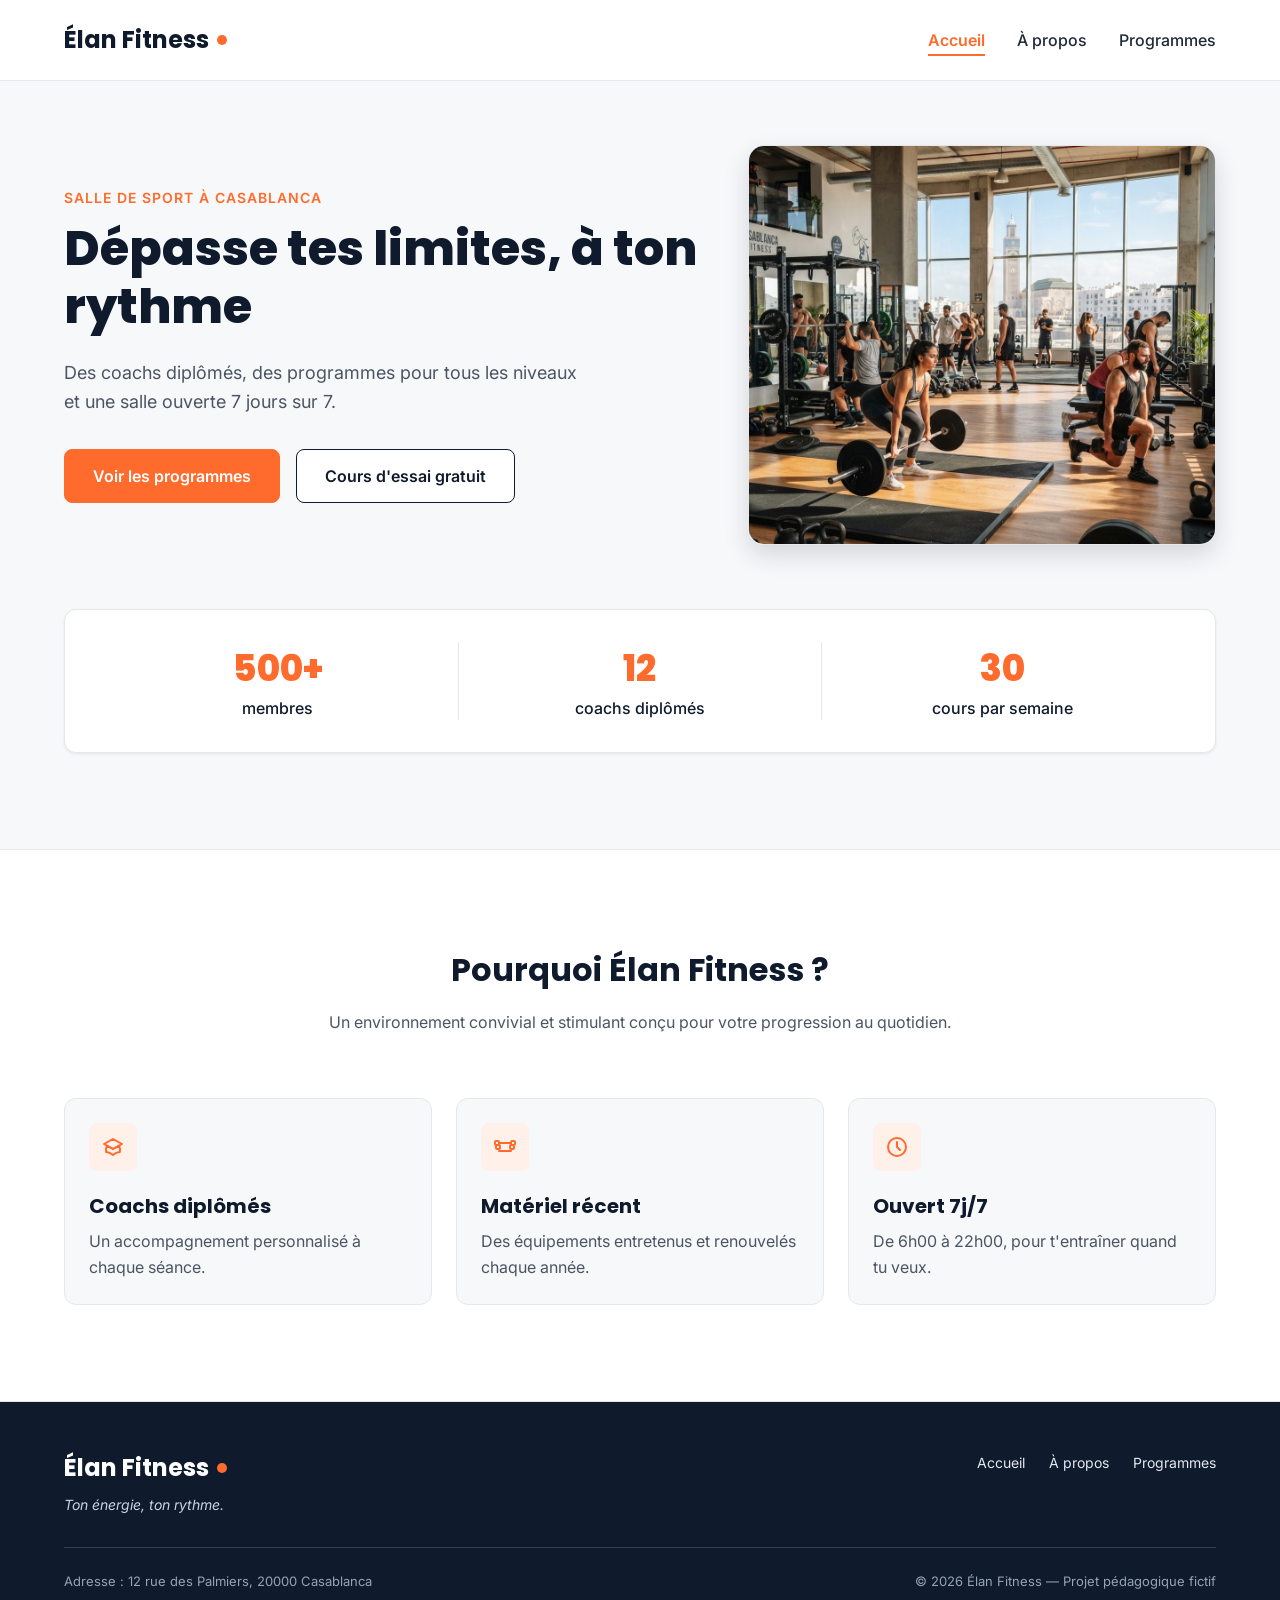
==== index.html @ 5446af3e "brave 1" ====
<!DOCTYPE html>
<html lang="fr">
<head>
  <meta charset="UTF-8">
  <meta name="viewport" content="width=device-width, initial-scale=1">
  <meta name="description" content="Élan Fitness, salle de sport à Casablanca : musculation, yoga, cardio et boxe fitness avec des coachs diplômés. Réservez votre cours d'essai gratuit.">
  <title>Élan Fitness | Salle de sport à Casablanca</title>

  <link rel="preconnect" href="https://fonts.googleapis.com">
  <link rel="preconnect" href="https://fonts.gstatic.com" crossorigin>
  <link href="https://fonts.googleapis.com/css2?family=Inter:wght@400;500;600&family=Poppins:wght@600;700;800&display=swap" rel="stylesheet">

  <link rel="stylesheet" href="style.css">
</head>

<body>

  <header class="en-tete">
    <div class="conteneur en-tete-contenu">
      <a href="#accueil" class="logo">Élan Fitness</a>

      <nav aria-label="Navigation principale">
        <ul class="menu">
          <li><a href="index.html" class="lien-actif">Accueil</a></li>
          <li><a href="about.html">À propos</a></li>
          <li><a href="prog.html">Programmes</a></li>
        </ul>
      </nav>
    </div>
  </header>

  <main>

    <section id="accueil" class="hero">
      <div class="conteneur">

        <div class="hero-contenu">
          <div class="hero-texte">
            <p class="sur-titre">Salle de sport à Casablanca</p>
            <h1>Dépasse tes limites, à ton rythme</h1>
            <p class="hero-description">
              Des coachs diplômés, des programmes pour tous les niveaux et une salle ouverte 7 jours sur 7.
            </p>
            <div class="boutons">
              <a href="#programmes" class="bouton bouton-principal">Voir les programmes</a>
              <a href="#contact" class="bouton bouton-secondaire">Cours d'essai gratuit</a>
            </div>
          </div>

          <img class="hero-image" src="img/hero.jpg" alt="Des personnes s'entraînent dans une salle de sport lumineuse à Casablanca">
        </div>

        <div class="chiffres">
          <div class="chiffre">
            <p class="chiffre-nombre">500+</p>
            <p>membres</p>
          </div>
          <div class="chiffre">
            <p class="chiffre-nombre">12</p>
            <p>coachs diplômés</p>
          </div>
          <div class="chiffre">
            <p class="chiffre-nombre">30</p>
            <p>cours par semaine</p>
          </div>
        </div>

      </div>
    </section>

    <section class="section section-blanche">
      <div class="conteneur">

        <div class="section-titre">
          <h2>Pourquoi Élan Fitness ?</h2>
          <p>Un environnement convivial et stimulant conçu pour votre progression au quotidien.</p>
        </div>

        <div class="cartes">
          <article class="carte carte-avantage">
            <div class="icone"><img src="img/icone-coach.svg" alt=""></div>
            <h3>Coachs diplômés</h3>
            <p>Un accompagnement personnalisé à chaque séance.</p>
          </article>

          <article class="carte carte-avantage">
            <div class="icone"><img src="img/icone-materiel.svg" alt=""></div>
            <h3>Matériel récent</h3>
            <p>Des équipements entretenus et renouvelés chaque année.</p>
          </article>

          <article class="carte carte-avantage">
            <div class="icone"><img src="img/icone-horloge.svg" alt=""></div>
            <h3>Ouvert 7j/7</h3>
            <p>De 6h00 à 22h00, pour t'entraîner quand tu veux.</p>
          </article>
        </div>

      </div>
    </section>



  <footer class="pied-de-page">
    <div class="conteneur">

      <div class="pied-haut">
        <div>
          <p class="logo logo-clair">Élan Fitness</p>
          <p class="slogan">Ton énergie, ton rythme.</p>
        </div>

        <nav aria-label="Navigation du pied de page">
          <ul class="menu menu-pied">
            <li><a href="#accueil">Accueil</a></li>
            <li><a href="#a-propos">À propos</a></li>
            <li><a href="#programmes">Programmes</a></li>
          </ul>
        </nav>
      </div>

      <div class="pied-bas">
        <p>Adresse : 12 rue des Palmiers, 20000 Casablanca</p>
        <p>&copy; 2026 Élan Fitness — Projet pédagogique fictif</p>
      </div>

    </div>
  </footer>

</body>
</html>
---- style.css ----
* {
  box-sizing: border-box;
  margin: 0;
  padding: 0;
}

html {
  scroll-behavior: smooth;
}

body {
  font-family: 'Inter', Arial, sans-serif;
  font-size: 16px;
  line-height: 1.5;
  color: #1F2937;
  background-color: #F7F8FA;
}

h1, h2, h3, h4 {
  font-family: 'Poppins', Arial, sans-serif;
  color: #0F1B2D;
}

a {
  color: inherit;
  text-decoration: none;
}

ul {
  list-style: none;
}

img {
  display: block;
  max-width: 100%;
}

a:focus-visible,
button:focus-visible {
  outline: 3px solid #FF6B2C;
  outline-offset: 2px;
}

.conteneur {
  width: 100%;
  max-width: 1200px;
  margin: 0 auto;
  padding: 0 24px;
}

.section {
  padding: 96px 0;
}

.section-blanche {
  background-color: #FFFFFF;
  border-top: 1px solid #E5E7EB;
  border-bottom: 1px solid #E5E7EB;
}

.section-titre {
  max-width: 640px;
  margin: 0 auto 64px;
  text-align: center;
}

.section-titre h2 {
  font-size: 32px;
  margin-bottom: 16px;
}

.section-titre h3 {
  font-size: 26px;
  margin-bottom: 12px;
}

.section-titre p {
  color: #4B5563;
}

.sur-titre {
  font-size: 14px;
  font-weight: 600;
  color: #FF6B2C;
  text-transform: uppercase;
  letter-spacing: 1px;
  margin-bottom: 12px;
}

.bouton {
  display: inline-block;
  padding: 14px 28px;
  border-radius: 8px;
  font-size: 16px;
  font-weight: 600;
  text-align: center;
  cursor: pointer;
}

.bouton-principal {
  background-color: #FF6B2C;
  border: 1px solid #FF6B2C;
  color: #FFFFFF;
}

.bouton-principal:hover {
  background-color: #F05817;
}

.bouton-secondaire {
  background-color: #FFFFFF;
  border: 1px solid #0F1B2D;
  color: #0F1B2D;
}

.bouton-secondaire:hover {
  background-color: #F3F4F6;
}

.cartes {
  display: flex;
  gap: 24px;
}

.carte {
  flex: 1;
  background-color: #FFFFFF;
  border: 1px solid #E5E7EB;
  border-radius: 12px;
  box-shadow: 0 1px 3px rgba(15, 27, 45, 0.08);
}

.icone {
  width: 48px;
  height: 48px;
  background-color: #FFF0EA;
  border-radius: 8px;
  display: flex;
  align-items: center;
  justify-content: center;
}

.icone img {
  width: 24px;
  height: 24px;
}

.icone-petite {
  width: 32px;
  height: 32px;
  border-radius: 50%;
}

.icone-petite img {
  width: 16px;
  height: 16px;
}

.en-tete {
  position: sticky;
  top: 0;
  z-index: 10;
  background-color: #FFFFFF;
  border-bottom: 1px solid #E5E7EB;
}

.en-tete-contenu {
  height: 80px;
  display: flex;
  align-items: center;
  justify-content: space-between;
}

.logo {
  display: flex;
  align-items: center;
  font-family: 'Poppins', Arial, sans-serif;
  font-size: 24px;
  font-weight: 700;
  color: #0F1B2D;
}

.logo::after {
  content: "";
  width: 10px;
  height: 10px;
  margin-left: 8px;
  background-color: #FF6B2C;
  border-radius: 50%;
}

.menu {
  display: flex;
  gap: 32px;
}

.menu a {
  font-weight: 500;
  padding-bottom: 4px;
  border-bottom: 2px solid transparent;
}

.menu a:hover {
  color: #FF6B2C;
}

.menu .lien-actif {
  color: #FF6B2C;
  font-weight: 600;
  border-bottom-color: #FF6B2C;
}

.hero {
  padding: 64px 0 96px;
}

.hero-contenu {
  display: flex;
  align-items: center;
  gap: 32px;
}

.hero-texte {
  flex: 7;
}

.hero-texte h1 {
  font-size: 48px;
  font-weight: 800;
  line-height: 1.2;
  margin-bottom: 24px;
}

.hero-description {
  max-width: 520px;
  font-size: 18px;
  line-height: 1.6;
  color: #4B5563;
  margin-bottom: 32px;
}

.boutons {
  display: flex;
  flex-wrap: wrap;
  gap: 16px;
}

.hero-image {
  flex: 5;
  min-width: 0;
  height: 400px;
  object-fit: cover;
  border-radius: 16px;
  border: 1px solid #E5E7EB;
  box-shadow: 0 10px 25px rgba(15, 27, 45, 0.15);
}

.chiffres {
  display: flex;
  margin-top: 64px;
  padding: 32px;
  background-color: #FFFFFF;
  border: 1px solid #E5E7EB;
  border-radius: 12px;
  box-shadow: 0 1px 3px rgba(15, 27, 45, 0.08);
}

.chiffre {
  flex: 1;
  text-align: center;
  font-weight: 500;
  color: #0F1B2D;
}

.chiffre + .chiffre {
  border-left: 1px solid #E5E7EB;
}

.chiffre-nombre {
  font-family: 'Poppins', Arial, sans-serif;
  font-size: 36px;
  font-weight: 800;
  color: #FF6B2C;
}

.carte-avantage {
  padding: 24px;
  background-color: #F7F8FA;
  box-shadow: none;
}

.carte-avantage .icone {
  margin-bottom: 20px;
}

.carte-avantage h3 {
  font-size: 20px;
  margin-bottom: 8px;
}

.carte-avantage p {
  color: #4B5563;
  line-height: 1.6;
}

.apropos-contenu {
  display: flex;
  align-items: center;
  gap: 64px;
}

.apropos-texte {
  flex: 7;
}

.apropos-texte h2 {
  font-size: 36px;
  line-height: 1.2;
  margin-bottom: 20px;
}

.apropos-texte p {
  color: #4B5563;
  line-height: 1.7;
  margin-bottom: 16px;
}

.valeurs {
  display: flex;
  gap: 16px;
  margin-top: 32px;
}

.valeur {
  flex: 1;
  display: flex;
  align-items: center;
  gap: 12px;
  padding: 12px 16px;
  background-color: #FFFFFF;
  border: 1px solid #E5E7EB;
  border-radius: 12px;
  font-family: 'Poppins', Arial, sans-serif;
  font-size: 14px;
  font-weight: 600;
  color: #0F1B2D;
}

.apropos-image {
  flex: 5;
  min-width: 0;
  height: 360px;
  object-fit: cover;
  border-radius: 16px;
  box-shadow: 0 10px 25px rgba(15, 27, 45, 0.15);
}

.carte-programme {
  display: flex;
  flex-direction: column;
  overflow: hidden;
}

.carte-programme > img {
  width: 100%;
  height: 200px;
  object-fit: cover;
}

.programme-corps {
  flex: 1;
  display: flex;
  flex-direction: column;
  padding: 20px;
}

.programme-corps h3 {
  font-size: 20px;
  margin-bottom: 8px;
}

.programme-corps p {
  font-size: 15px;
  color: #4B5563;
}

.etiquette {
  align-self: flex-start;
  padding: 4px 10px;
  margin-bottom: 12px;
  border-radius: 6px;
  font-size: 12px;
  font-weight: 600;
}

.etiquette-orange {
  background-color: #FFEDE5;
  color: #C2410C;
}

.etiquette-bleue {
  background-color: #DBEAFE;
  color: #1D4ED8;
}

.etiquette-verte {
  background-color: #D1FAE5;
  color: #047857;
}

.programme-corps .duree {
  display: flex;
  align-items: center;
  gap: 8px;
  margin-top: auto;
  padding-top: 16px;
  border-top: 1px solid #E5E7EB;
  font-size: 13px;
  font-weight: 600;
  color: #0F1B2D;
}

.programme-corps h3 + p {
  margin-bottom: 16px;
}

.duree img {
  width: 16px;
  height: 16px;
}

.formules {
  margin-top: 96px;
}

.formule {
  position: relative;
  display: flex;
  flex-direction: column;
  padding: 28px;
}

.formule h4 {
  font-size: 20px;
}

.prix {
  margin: 8px 0 16px;
  font-family: 'Poppins', Arial, sans-serif;
  font-size: 30px;
  font-weight: 800;
  color: #FF6B2C;
}

.prix span {
  font-family: 'Inter', Arial, sans-serif;
  font-size: 16px;
  font-weight: 500;
  color: #4B5563;
}

.prix-note {
  margin: -8px 0 16px;
  font-size: 13px;
  color: #4B5563;
}

.formule-liste {
  flex: 1;
  margin-bottom: 24px;
}

.formule-liste li {
  padding-left: 28px;
  margin-bottom: 12px;
  font-size: 15px;
  background-image: url('img/icone-check.svg');
  background-repeat: no-repeat;
  background-position: left center;
  background-size: 16px;
}

.formule .bouton {
  display: block;
}

.formule-populaire {
  border: 2px solid #FF6B2C;
  box-shadow: 0 10px 25px rgba(255, 107, 44, 0.2);
}

.badge-populaire {
  position: absolute;
  top: -14px;
  left: 50%;
  transform: translateX(-50%);
  padding: 4px 14px;
  background-color: #FF6B2C;
  border-radius: 999px;
  font-size: 12px;
  font-weight: 700;
  text-transform: uppercase;
  color: #FFFFFF;
}

.pied-de-page {
  padding: 48px 0 32px;
  background-color: #0F1B2D;
  color: #FFFFFF;
}

.pied-haut {
  display: flex;
  justify-content: space-between;
  align-items: flex-start;
  padding-bottom: 32px;
  border-bottom: 1px solid rgba(255, 255, 255, 0.15);
}

.logo-clair {
  color: #FFFFFF;
}

.slogan {
  margin-top: 8px;
  font-size: 14px;
  font-style: italic;
  color: #CBD5E1;
}

.menu-pied {
  gap: 24px;
}

.menu-pied a {
  font-size: 14px;
  font-weight: 400;
  color: #E2E8F0;
}

.pied-bas {
  display: flex;
  justify-content: space-between;
  margin-top: 24px;
  font-size: 13px;
  color: #94A3B8;
}
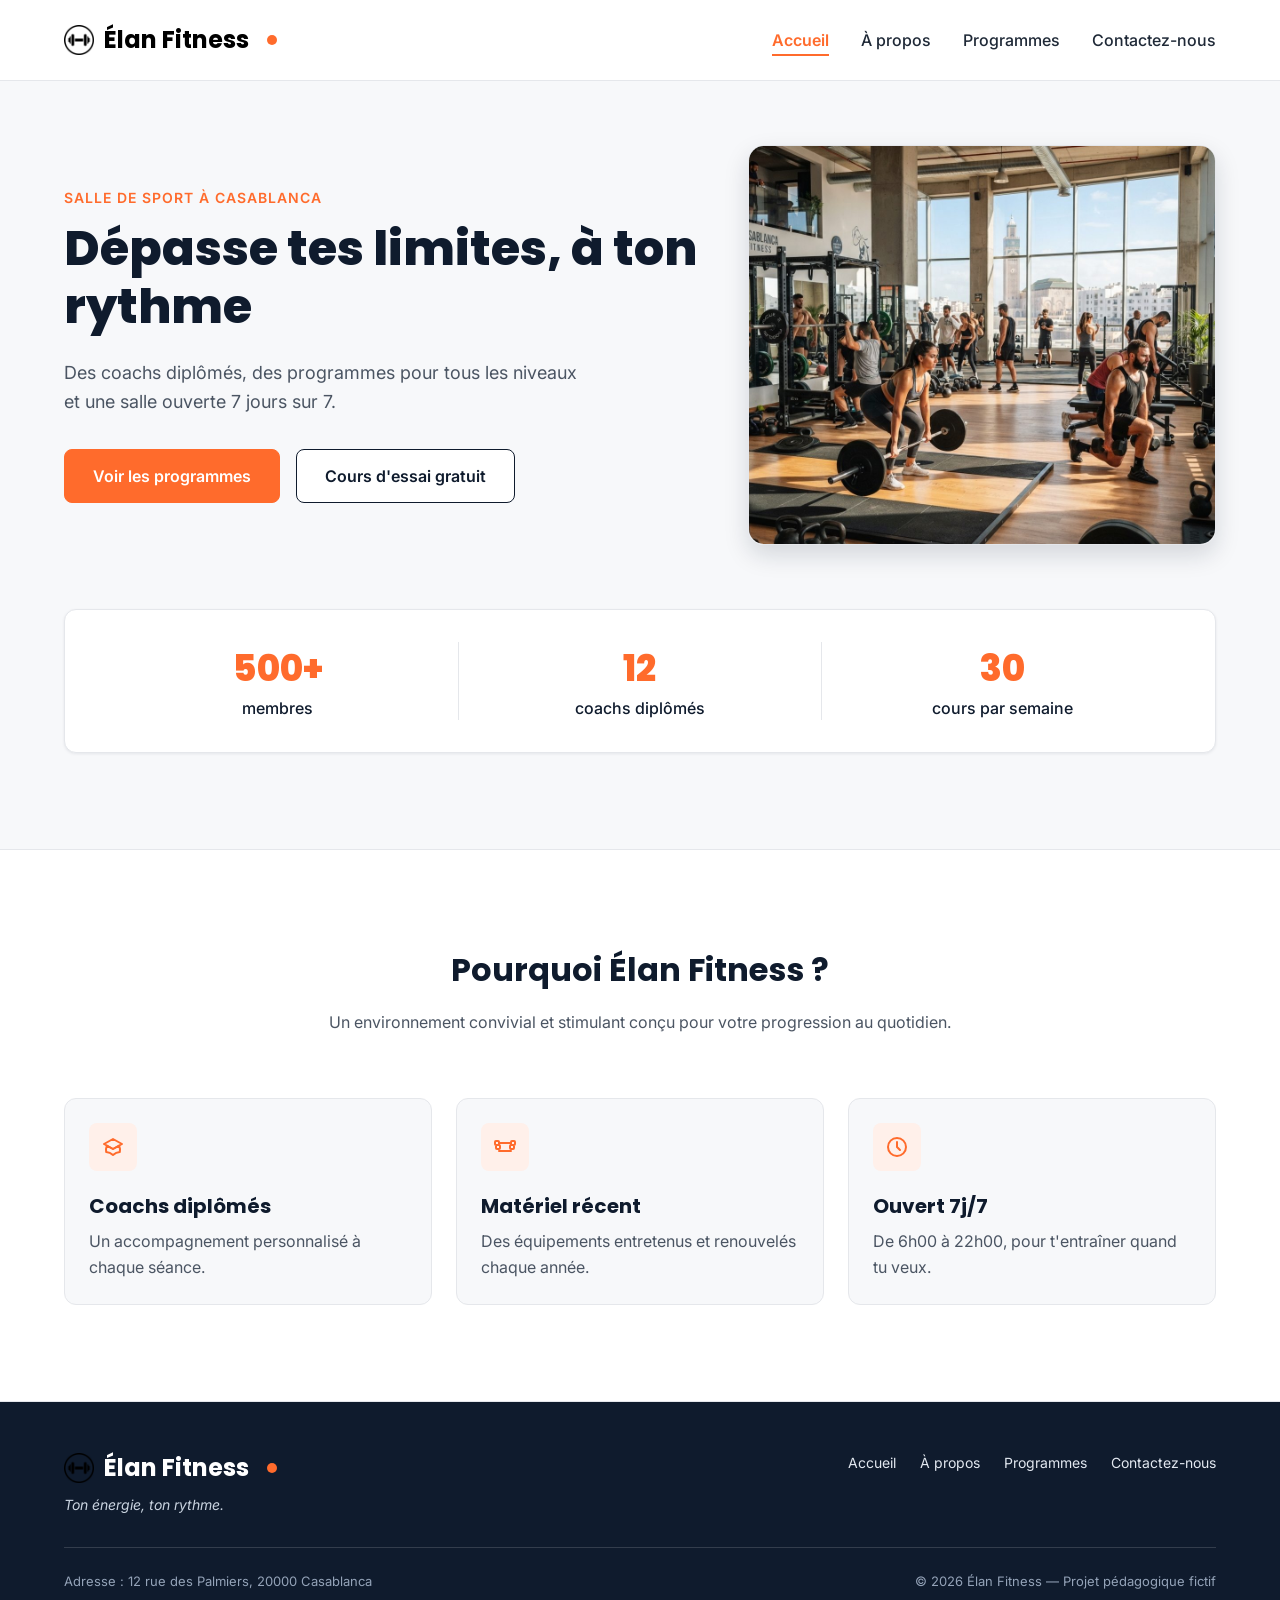
==== commit f9050fa7: "update complete fitness project" ====
--- a/index.html
+++ b/index.html
@@ -4,26 +4,32 @@
   <meta charset="UTF-8">
   <meta name="viewport" content="width=device-width, initial-scale=1">
   <meta name="description" content="Élan Fitness, salle de sport à Casablanca : musculation, yoga, cardio et boxe fitness avec des coachs diplômés. Réservez votre cours d'essai gratuit.">
-  <title>Élan Fitness | Salle de sport à Casablanca</title>
+  <title>Élan Fitness | Accueil</title>
 
   <link rel="preconnect" href="https://fonts.googleapis.com">
   <link rel="preconnect" href="https://fonts.gstatic.com" crossorigin>
   <link href="https://fonts.googleapis.com/css2?family=Inter:wght@400;500;600&family=Poppins:wght@600;700;800&display=swap" rel="stylesheet">
 
   <link rel="stylesheet" href="style.css">
+
+  <link rel="icon" type="image/png" href="img/pngegg.png">
 </head>
 
 <body>
 
   <header class="en-tete">
     <div class="conteneur en-tete-contenu">
-      <a href="#accueil" class="logo">Élan Fitness</a>
+      <a href="index.html" class="logo">
+         <img src="img/pngegg.png" alt="Logo Élan Fitness">
+          Élan Fitness
+      </a>
 
       <nav aria-label="Navigation principale">
         <ul class="menu">
           <li><a href="index.html" class="lien-actif">Accueil</a></li>
           <li><a href="about.html">À propos</a></li>
           <li><a href="prog.html">Programmes</a></li>
+          <li><a href="contact.html">Contactez-nous</a></li>
         </ul>
       </nav>
     </div>
@@ -42,8 +48,8 @@
               Des coachs diplômés, des programmes pour tous les niveaux et une salle ouverte 7 jours sur 7.
             </p>
             <div class="boutons">
-              <a href="#programmes" class="bouton bouton-principal">Voir les programmes</a>
-              <a href="#contact" class="bouton bouton-secondaire">Cours d'essai gratuit</a>
+              <a href="prog.html" class="bouton bouton-principal">Voir les programmes</a>
+              <a href="contact.html" class="bouton bouton-secondaire">Cours d'essai gratuit</a>
             </div>
           </div>
 
@@ -99,22 +105,26 @@
       </div>
     </section>
 
-
+  </main>
 
   <footer class="pied-de-page">
     <div class="conteneur">
 
       <div class="pied-haut">
         <div>
-          <p class="logo logo-clair">Élan Fitness</p>
+          <div class="logo logo-clair">
+            <img src="img/pngegg.png" alt="Logo Élan Fitness" style="width: 30px; height: 30px; object-fit: contain;">
+            Élan Fitness
+          </div>
           <p class="slogan">Ton énergie, ton rythme.</p>
         </div>
 
         <nav aria-label="Navigation du pied de page">
           <ul class="menu menu-pied">
-            <li><a href="#accueil">Accueil</a></li>
-            <li><a href="#a-propos">À propos</a></li>
-            <li><a href="#programmes">Programmes</a></li>
+            <li><a href="index.html">Accueil</a></li>
+            <li><a href="about.html">À propos</a></li>
+            <li><a href="prog.html">Programmes</a></li>
+            <li><a href="contact.html">Contactez-nous</a></li>
           </ul>
         </nav>
       </div>
@@ -125,7 +135,11 @@
       </div>
 
     </div>
+              <div class="mapss">
+            <iframe src="https://www.google.com/maps/embed?pb=!1m18!1m12!1m3!1d500.39354926201736!2d-9.257252489044832!3d32.237285098544554!2m3!1f0!2f0!3f0!3m2!1i1024!2i768!4f13.1!3m3!1m2!1s0xdac211719897669%3A0x6f59fa5bb517f58a!2sYoucode%20Safi!5e1!3m2!1sen!2sma!4v1791459671138!5m2!1sen!2sma" width="600" height="450" style="border:0;" allowfullscreen="" loading="lazy" referrerpolicy="strict-origin-when-cross-origin"></iframe>
+
+      </div>
   </footer>
 
 </body>
-</html>
+</html>
--- a/style.css
+++ b/style.css
@@ -85,6 +85,8 @@
   text-transform: uppercase;
   letter-spacing: 1px;
   margin-bottom: 12px;
+  border: #000000;
+  border-radius: 23PX;
 }
 
 .bouton {
@@ -177,7 +179,7 @@
   font-family: 'Poppins', Arial, sans-serif;
   font-size: 24px;
   font-weight: 700;
-  color: #0F1B2D;
+  color: #000000;
 }
 
 .logo::after {
@@ -198,6 +200,7 @@
   font-weight: 500;
   padding-bottom: 4px;
   border-bottom: 2px solid transparent;
+    transition: 0.3s;
 }
 
 .menu a:hover {
@@ -545,3 +548,70 @@
   font-size: 13px;
   color: #94A3B8;
 }
+.logo {
+    display: flex;
+    align-items: center;
+    gap: 10px;
+}
+
+.logo img {
+    width: 30px;
+    height: 50px;
+    object-fit: contain;
+}
+.mapss {
+    margin-top: 40px;
+
+}
+
+.mapss iframe {
+    width: 62%;
+    height: 500px;
+    border: none;
+    border-radius: 20px;
+    display: block;
+    margin: 40px auto 0;
+}
+@media (max-width: 768px) {
+  .hero-contenu {
+    flex-direction: column;
+  }
+
+  .cartes {
+    flex-direction: column;
+  }
+
+  /* Fix header overflowing on mobile */
+  .en-tete-contenu {
+    height: auto;
+    padding: 12px 0;
+    flex-wrap: wrap;
+    gap: 12px;
+    justify-content: center;
+  }
+
+  .menu {
+    gap: 16px;
+    flex-wrap: wrap;
+    justify-content: center;
+  }
+
+  /* Stack footer items on mobile */
+  .pied-haut,
+  .pied-bas {
+    flex-direction: column;
+    gap: 24px;
+    align-items: center;
+    text-align: center;
+  }
+
+  /* Stack about and features sections */
+  .apropos-contenu {
+    flex-direction: column;
+    gap: 32px;
+  }
+
+  .valeurs {
+    flex-direction: column;
+  }
+}
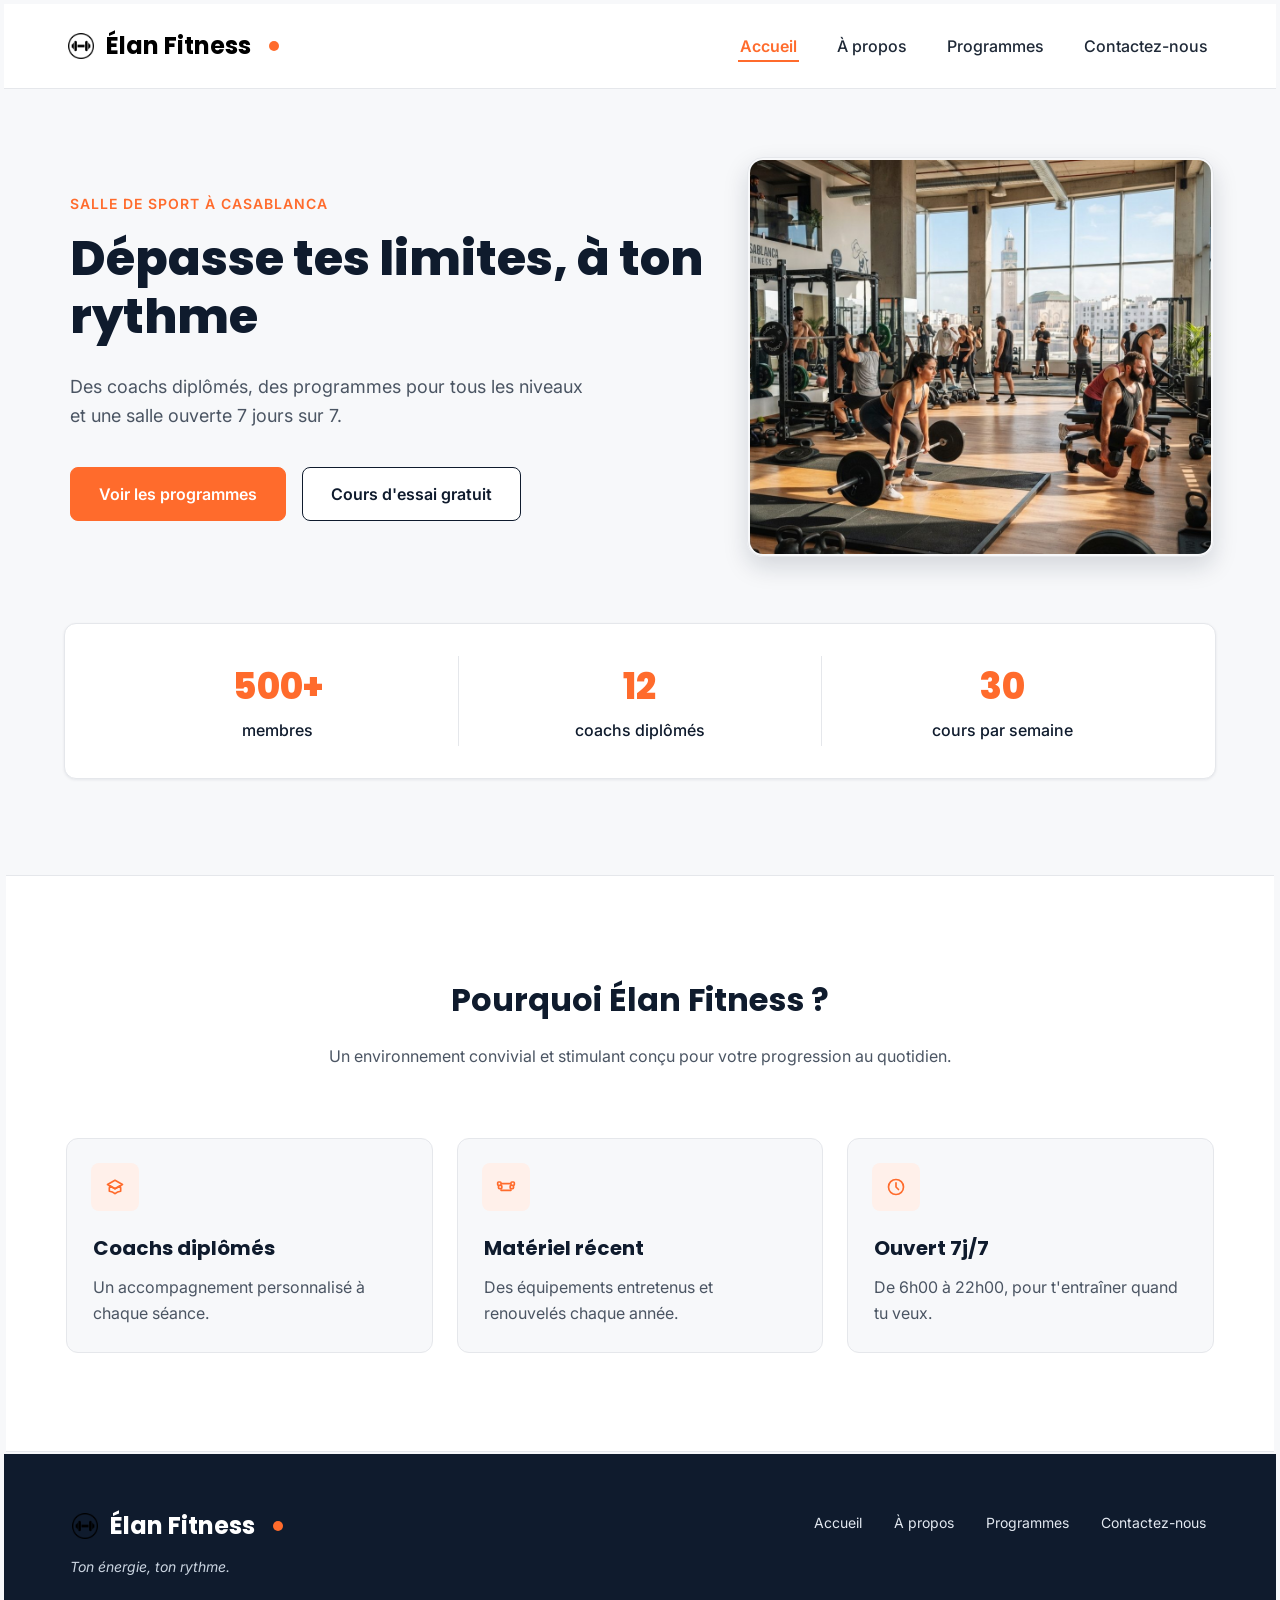
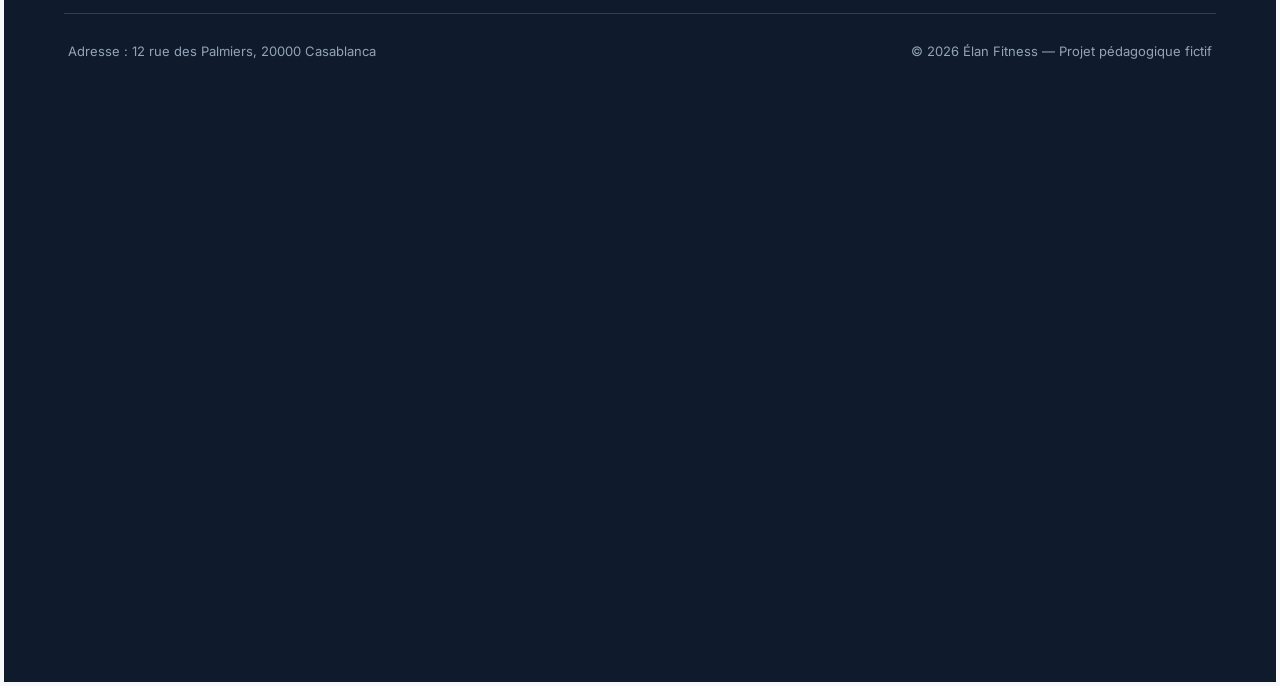
==== commit a7e86c98: "Update Elan Fitness pages2" ====
--- a/index.html
+++ b/index.html
@@ -23,8 +23,15 @@
          <img src="img/pngegg.png" alt="Logo Élan Fitness">
           Élan Fitness
       </a>
+      
+      <input type="checkbox" id="menu-toggle">
 
-      <nav aria-label="Navigation principale">
+      <label for="menu-toggle" class="burger" >
+      <span class="bar1"></span>
+      <span class="bar2"></span>
+      <span class="bar3"></span>
+      </label>
+      <nav class="navigation-principale" aria-label="Navigation principale">
         <ul class="menu">
           <li><a href="index.html" class="lien-actif">Accueil</a></li>
           <li><a href="about.html">À propos</a></li>
--- a/style.css
+++ b/style.css
@@ -1,7 +1,7 @@
 * {
   box-sizing: border-box;
   margin: 0;
-  padding: 0;
+  padding: 2px;
 }
 
 html {
@@ -572,6 +572,9 @@
     display: block;
     margin: 40px auto 0;
 }
+
+
+
 @media (max-width: 768px) {
   .hero-contenu {
     flex-direction: column;
@@ -614,4 +617,52 @@
   .valeurs {
     flex-direction: column;
   }
+}
+/* Burger Menu */
+#menu-toggle {
+    display: none;
+}
+
+.burger {
+    display: none;
+    flex-direction: column;
+    gap: 5px;
+    cursor: pointer;
+        transform: translateX(-20px);
+}
+
+.burger span {
+      transform: translateX(-20px);
+    width: 28px;
+    height: 3px;
+    background-color: #FF6B2C;
+    border-radius: 3px;
+}
+
+@media (max-width: 768px) {
+
+    .en-tete-contenu {
+        flex-wrap: wrap;
+        justify-content: space-between;
+    }
+
+    .burger {
+        display: flex;
+    }
+
+    .navigation-principale {
+        display: none;
+        width: 100%;
+    }
+
+    #menu-toggle:checked ~ .navigation-principale {
+        display: block;
+    }
+
+    .navigation-principale .menu {
+        flex-direction: column;
+        gap: 15px;
+        padding: 15px 0;
+            transform: translateX(20px);
+    }
 }
